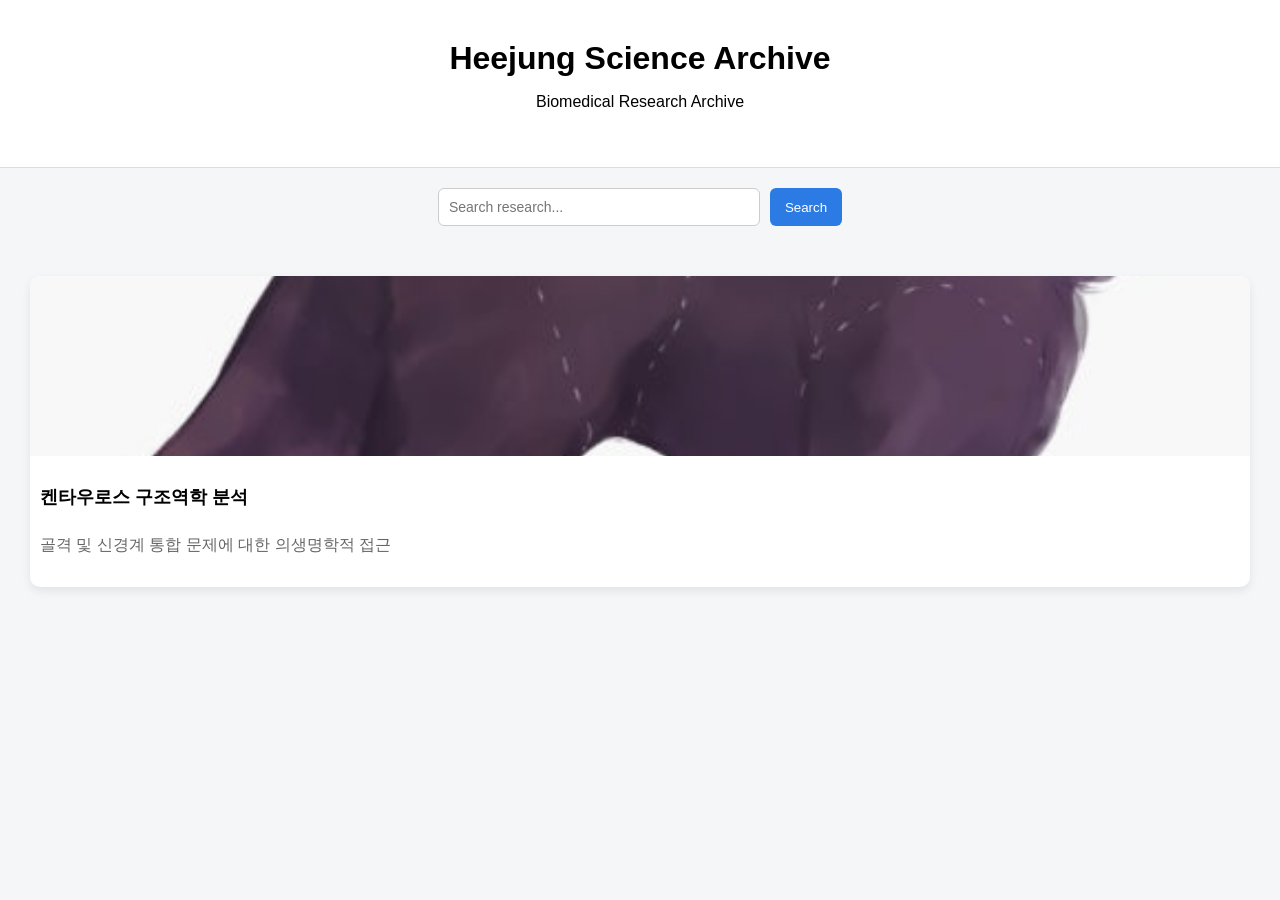
==== index.html @ 7d40bc46 "Update index.html" ====
<!DOCTYPE html>
<html>

<head>
<meta charset="UTF-8">
<title>Heejung Science Archive</title>
<link rel="stylesheet" href="style.css">
</head>

<body>

<header>
<h1>Heejung Science Archive</h1>
<p>Biomedical Research Archive</p>
</header>

<div class="search-box">
<input type="text" placeholder="Search research...">
<button>Search</button>
</div>

<section class="grid">

<a href="posts/centaur-biomechanics.html" class="card">

<img src="images/centaur-main.jpg">

<h2>켄타우로스 구조역학 분석</h2>

<p>골격 및 신경계 통합 문제에 대한 의생명학적 접근</p>

</a>

</section>

</body>

</html>
---- style.css ----
body{
font-family: Arial, sans-serif;
background:#f4f6f8;
margin:0;
}

/* header */
header{
text-align:center;
padding:40px;
background:white;
border-bottom:1px solid #ddd;
}

header h1{
margin:0;
}

/* search */
.search-box{
display:flex;
justify-content:center;
gap:10px;
padding:20px;
}

.search-box input{
width:300px;
padding:10px;
border:1px solid #ccc;
border-radius:6px;
font-size:14px;
}

.search-box button{
padding:10px 15px;
border:none;
background:#2c7be5;
color:white;
border-radius:6px;
cursor:pointer;
}

/* grid layout */
.grid{
display:grid;
grid-template-columns:repeat(auto-fit,minmax(280px,1fr));
gap:20px;
padding:30px;
}

/* card */
.card{
background:white;
border-radius:10px;
overflow:hidden;
text-decoration:none;
color:black;
box-shadow:0 4px 10px rgba(0,0,0,0.08);
transition:transform 0.2s;
}

.card:hover{
transform:translateY(-5px);
}

.card img{
width:100%;
height:180px;
object-fit:cover;
}

.card h2{
padding:10px;
font-size:18px;
}

.card p{
padding:0 10px 15px;
color:#666;
}

/* 게시글 본문 영역 */
.post-container{
max-width:800px;
margin:50px auto;
background:white;
padding:40px;
border-radius:12px;
box-shadow:0 4px 12px rgba(0,0,0,0.08);
line-height:1.8; /* 한글은 줄간격 넓히기 */
}

/* 큰 제목 */
.post-container h2{
margin-top:40px;
font-size:22px;
}

/* 소제목 */
.post-container h3{
margin-top:25px;
font-size:18px;
color:#2c7be5;
}

/* 본문 */
.post-container p{
margin:16px 0;
font-size:16px; /* 한글은 살짝 크게 */
}

/* 구분선 */
.post-container hr{
margin:40px 0;
border:none;
border-top:1px solid #ddd;
}
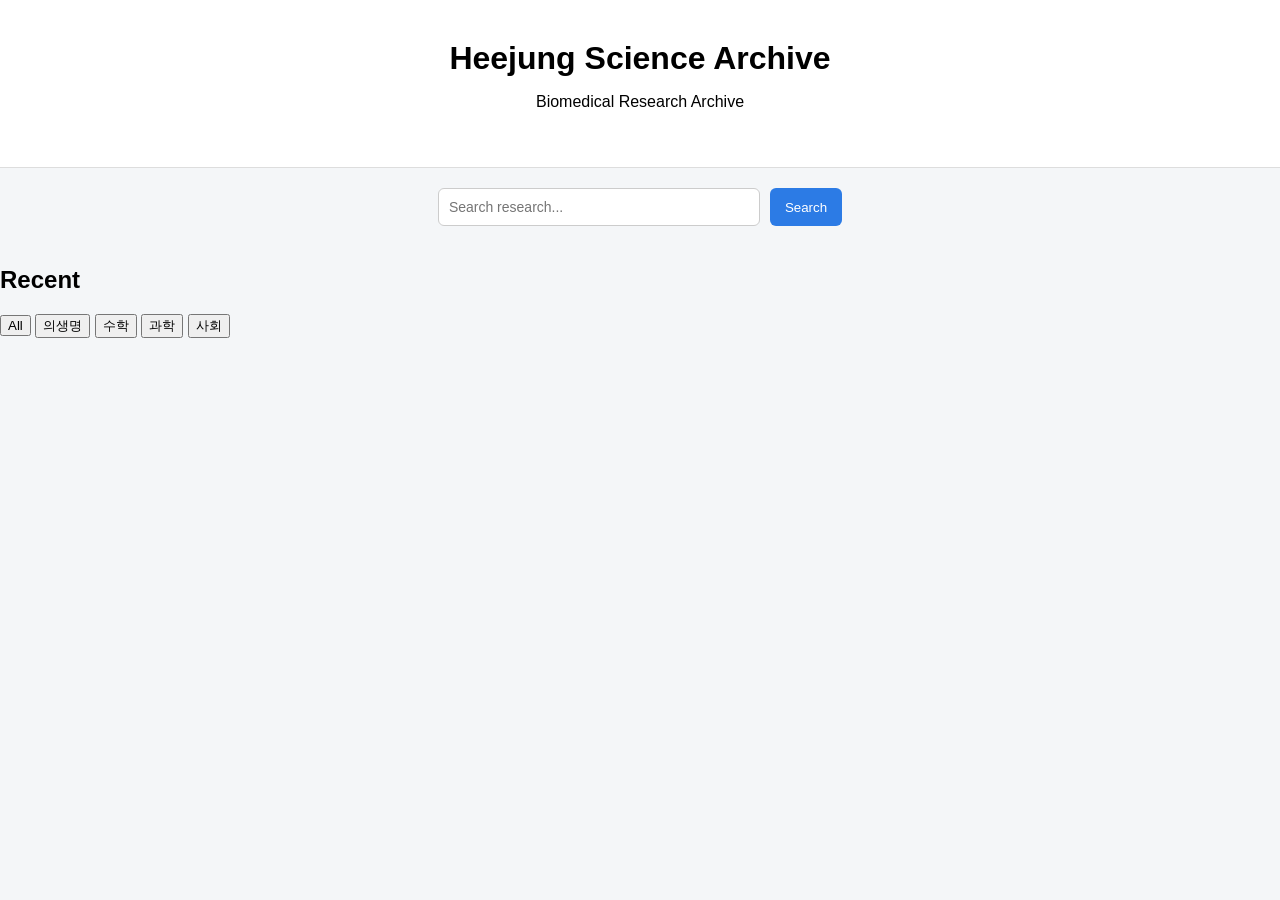
==== commit d5bdc1c4: "Update index.html" ====
--- a/index.html
+++ b/index.html
@@ -19,20 +19,24 @@
 <button>Search</button>
 </div>
 
-<section class="grid">
-
-<a href="posts/centaur-biomechanics.html" class="card">
-
-<img src="images/centaur-main.jpg">
-
-<h2>켄타우로스 구조역학 분석</h2>
-
-<p>골격 및 신경계 통합 문제에 대한 의생명학적 접근</p>
-
-</a>
-
+<!-- 최근 게시물 -->
+<section class="recent-section">
+  <h2>Recent</h2>
+  <div class="recent-container" id="recentContainer"></div>
 </section>
 
-</body>
+<!-- 카테고리 -->
+<section class="category-section">
+  <div class="categories">
+    <button onclick="filterCategory('all')">All</button>
+    <button onclick="filterCategory('bio')">의생명</button>
+    <button onclick="filterCategory('math')">수학</button>
+    <button onclick="filterCategory('science')">과학</button>
+    <button onclick="filterCategory('social')">사회</button>
+  </div>
+</section>
 
-</html>
+<!-- 게시물 -->
+<section class="posts-section">
+  <div id="postsContainer"></div>
+</section>
--- a/style.css
+++ b/style.css
@@ -116,3 +116,11 @@
 border:none;
 border-top:1px solid #ddd;
 }
+
+.post-container img{
+display:block;
+max-width:100%;
+height:auto;
+margin:20px auto;
+border-radius:10px;
+}
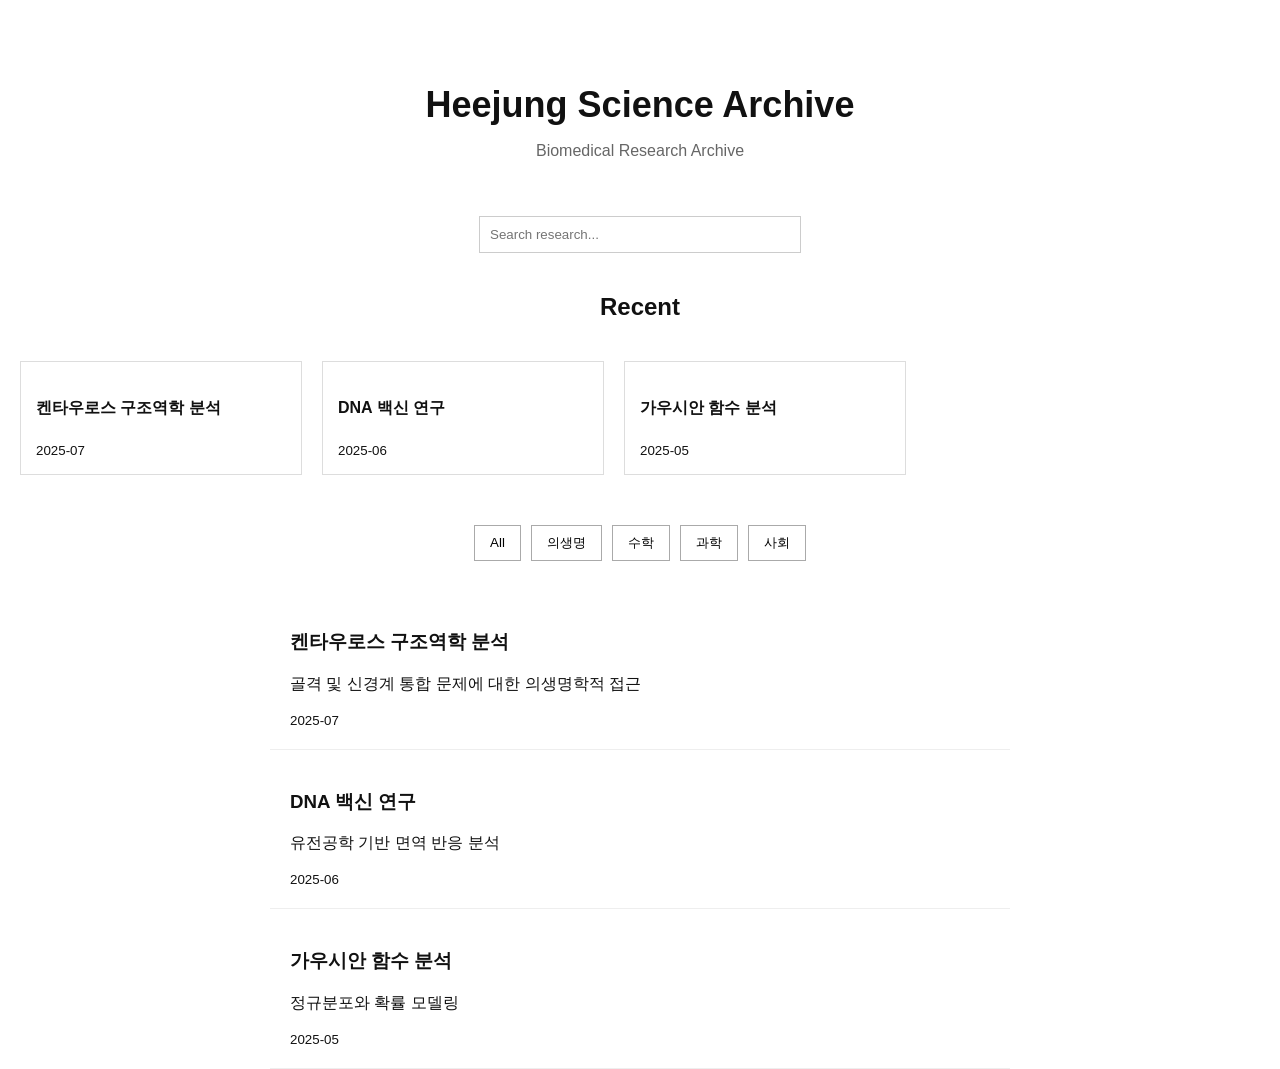
==== commit 569ce260: "Update index.html" ====
--- a/index.html
+++ b/index.html
@@ -1,10 +1,105 @@
 <!DOCTYPE html>
-<html>
+
+<html lang="ko">
 
 <head>
 <meta charset="UTF-8">
 <title>Heejung Science Archive</title>
-<link rel="stylesheet" href="style.css">
+
+<style>
+body {
+  font-family: 'Noto Sans KR', sans-serif;
+  margin: 0;
+  background: #fff;
+  color: #111;
+}
+
+/* 배너 */
+header {
+  text-align: center;
+  padding: 60px 20px 20px;
+}
+
+header h1 {
+  font-size: 36px;
+  margin-bottom: 10px;
+}
+
+header p {
+  color: #666;
+}
+
+/* 검색 */
+.search-box {
+  text-align: center;
+  margin: 20px 0;
+}
+
+.search-box input {
+  width: 300px;
+  padding: 10px;
+  border: 1px solid #ccc;
+}
+
+/* 최근 게시물 */
+.recent-section {
+  margin-top: 40px;
+}
+
+.recent-section h2 {
+  text-align: center;
+}
+
+.recent-container {
+  display: flex;
+  overflow-x: auto;
+  gap: 20px;
+  padding: 20px;
+}
+
+.recent-card {
+  min-width: 250px;
+  border: 1px solid #ddd;
+  padding: 15px;
+}
+
+/* 카테고리 */
+.categories {
+  display: flex;
+  justify-content: center;
+  gap: 10px;
+  margin: 30px 0;
+}
+
+.categories button {
+  padding: 8px 15px;
+  border: 1px solid #aaa;
+  background: none;
+  cursor: pointer;
+}
+
+.categories button:hover {
+  border-color: #000;
+}
+
+/* 게시물 */
+.post {
+  border-bottom: 1px solid #eee;
+  padding: 20px;
+  max-width: 700px;
+  margin: auto;
+}
+
+a {
+  text-decoration: none;
+  color: inherit;
+}
+
+a:hover {
+  text-decoration: underline;
+}
+</style>
+
 </head>
 
 <body>
@@ -15,28 +110,120 @@
 </header>
 
 <div class="search-box">
-<input type="text" placeholder="Search research...">
-<button>Search</button>
+<input type="text" id="searchInput" placeholder="Search research...">
 </div>
 
-<!-- 최근 게시물 -->
+<!-- 최근 -->
+
 <section class="recent-section">
-  <h2>Recent</h2>
-  <div class="recent-container" id="recentContainer"></div>
+<h2>Recent</h2>
+<div class="recent-container" id="recentContainer"></div>
 </section>
 
 <!-- 카테고리 -->
+
 <section class="category-section">
-  <div class="categories">
-    <button onclick="filterCategory('all')">All</button>
-    <button onclick="filterCategory('bio')">의생명</button>
-    <button onclick="filterCategory('math')">수학</button>
-    <button onclick="filterCategory('science')">과학</button>
-    <button onclick="filterCategory('social')">사회</button>
-  </div>
+<div class="categories">
+<button onclick="filterCategory('all')">All</button>
+<button onclick="filterCategory('bio')">의생명</button>
+<button onclick="filterCategory('math')">수학</button>
+<button onclick="filterCategory('science')">과학</button>
+<button onclick="filterCategory('social')">사회</button>
+</div>
 </section>
 
 <!-- 게시물 -->
+
 <section class="posts-section">
-  <div id="postsContainer"></div>
+<div id="postsContainer"></div>
 </section>
+
+<script>
+const posts = [
+  {
+    title: "켄타우로스 구조역학 분석",
+    category: "bio",
+    date: "2025-07",
+    content: "골격 및 신경계 통합 문제에 대한 의생명학적 접근",
+    link: "posts/centaur-biomechanics.html"
+  },
+  {
+    title: "DNA 백신 연구",
+    category: "bio",
+    date: "2025-06",
+    content: "유전공학 기반 면역 반응 분석",
+    link: "#"
+  },
+  {
+    title: "가우시안 함수 분석",
+    category: "math",
+    date: "2025-05",
+    content: "정규분포와 확률 모델링",
+    link: "#"
+  }
+];
+
+// 게시물 렌더링
+function renderPosts(filteredPosts) {
+  const container = document.getElementById("postsContainer");
+  container.innerHTML = "";
+
+  filteredPosts.forEach(post => {
+    const div = document.createElement("div");
+    div.className = "post";
+    div.innerHTML = `
+      <a href="${post.link}">
+        <h3>${post.title}</h3>
+        <p>${post.content}</p>
+        <small>${post.date}</small>
+      </a>
+    `;
+    container.appendChild(div);
+  });
+}
+
+// 카테고리 필터
+function filterCategory(category) {
+  if (category === "all") {
+    renderPosts(posts);
+  } else {
+    renderPosts(posts.filter(p => p.category === category));
+  }
+}
+
+// 최근 게시물
+function renderRecent() {
+  const container = document.getElementById("recentContainer");
+
+  const sorted = [...posts].sort((a,b) => b.date.localeCompare(a.date));
+
+  sorted.slice(0,5).forEach(post => {
+    const div = document.createElement("div");
+    div.className = "recent-card";
+    div.innerHTML = `
+      <a href="${post.link}">
+        <h4>${post.title}</h4>
+        <small>${post.date}</small>
+      </a>
+    `;
+    container.appendChild(div);
+  });
+}
+
+// 검색
+document.getElementById("searchInput").addEventListener("input", function() {
+  const keyword = this.value.toLowerCase();
+  const filtered = posts.filter(p => 
+    p.title.toLowerCase().includes(keyword) ||
+    p.content.toLowerCase().includes(keyword)
+  );
+  renderPosts(filtered);
+});
+
+// 실행
+renderPosts(posts);
+renderRecent();
+</script>
+
+</body>
+</html>
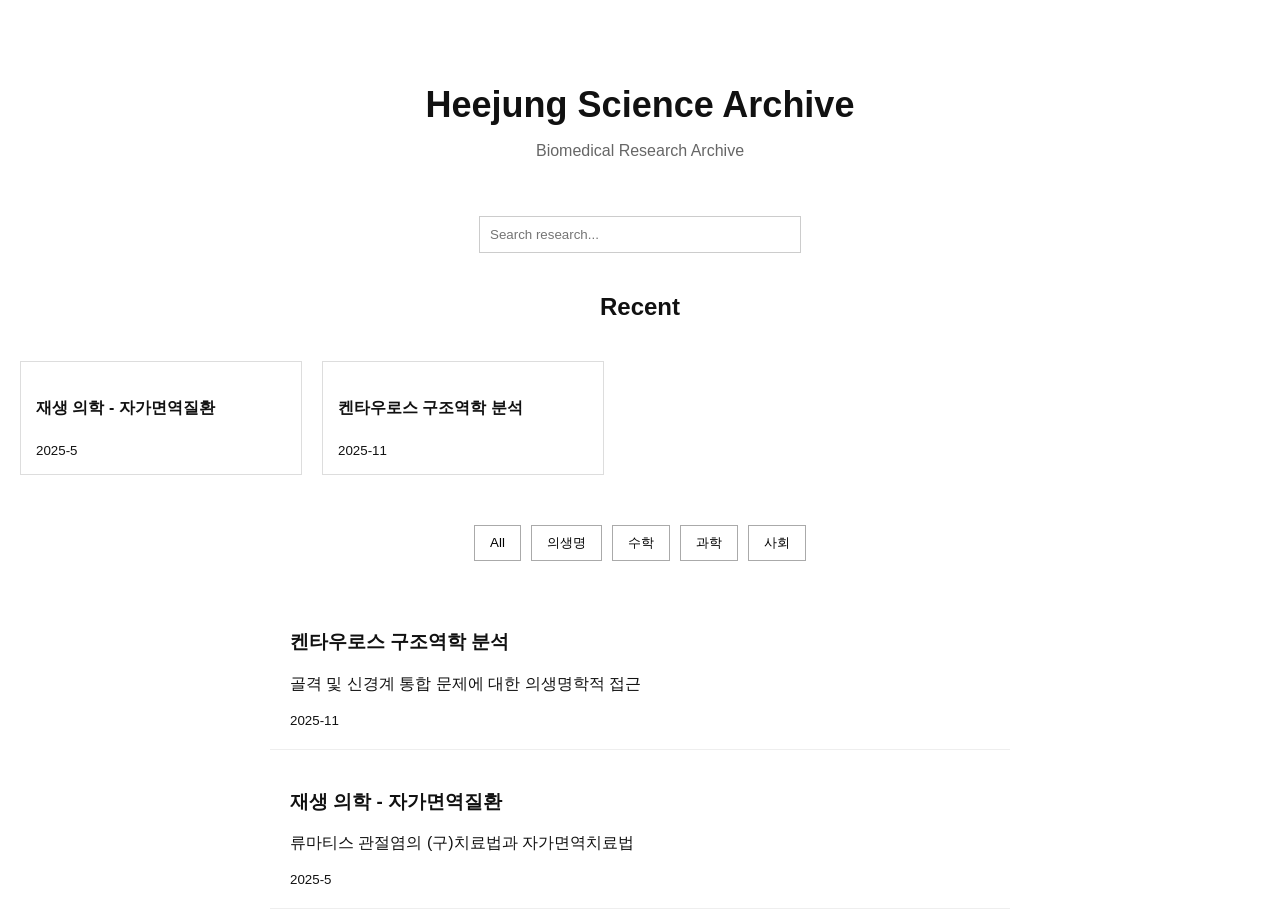
==== commit b92970aa: "Update index.html" ====
--- a/index.html
+++ b/index.html
@@ -143,24 +143,17 @@
   {
     title: "켄타우로스 구조역학 분석",
     category: "bio",
-    date: "2025-07",
+    date: "2025-11",
     content: "골격 및 신경계 통합 문제에 대한 의생명학적 접근",
     link: "posts/centaur-biomechanics.html"
   },
   {
-    title: "DNA 백신 연구",
-    category: "bio",
-    date: "2025-06",
-    content: "유전공학 기반 면역 반응 분석",
+    title: "재생 의학 - 자가면역질환",
+    category: "Med",
+    date: "2025-5",
+    content: "류마티스 관절염의 (구)치료법과 자가면역치료법",
     link: "#"
   },
-  {
-    title: "가우시안 함수 분석",
-    category: "math",
-    date: "2025-05",
-    content: "정규분포와 확률 모델링",
-    link: "#"
-  }
 ];
 
 // 게시물 렌더링
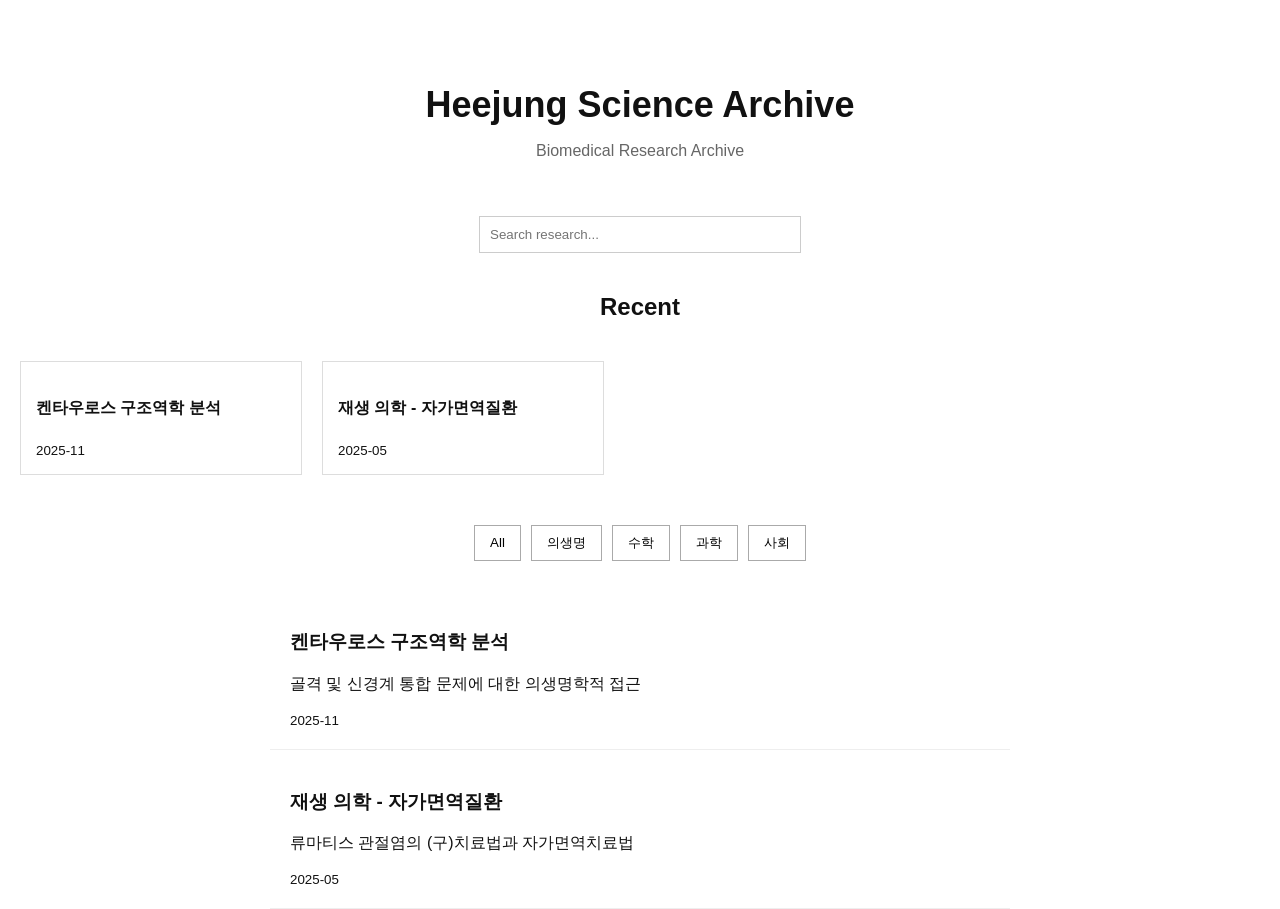
==== commit 9c75f039: "Update index.html" ====
--- a/index.html
+++ b/index.html
@@ -147,13 +147,13 @@
     content: "골격 및 신경계 통합 문제에 대한 의생명학적 접근",
     link: "posts/centaur-biomechanics.html"
   },
-  {
-    title: "재생 의학 - 자가면역질환",
-    category: "Med",
-    date: "2025-5",
-    content: "류마티스 관절염의 (구)치료법과 자가면역치료법",
-    link: "#"
-  },
+    {
+  title: "재생 의학 - 자가면역질환",
+  category: "bio",  
+  date: "2025-05",  
+  content: "류마티스 관절염의 (구)치료법과 자가면역치료법",
+  link: "posts/autoimmune-therapy.html"
+}
 ];
 
 // 게시물 렌더링
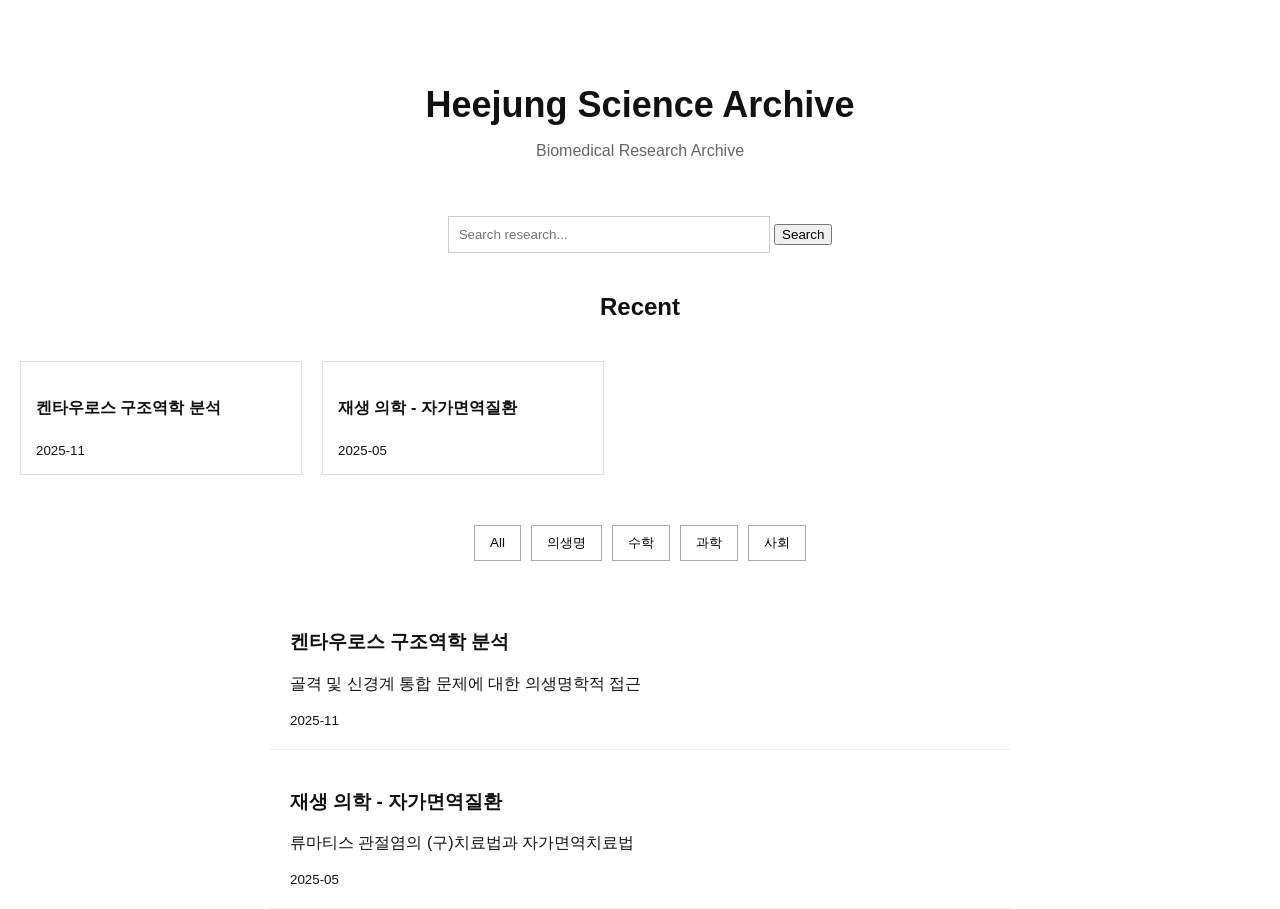
==== commit 87ee7f04: "Update index.html" ====
--- a/index.html
+++ b/index.html
@@ -110,7 +110,18 @@
 </header>
 
 <div class="search-box">
-<input type="text" id="searchInput" placeholder="Search research...">
+
+<input
+type="text"
+id="searchInput"
+placeholder="Search research..."
+
+>
+
+<button onclick="searchPosts()">
+Search
+</button>
+
 </div>
 
 <!-- 최근 -->
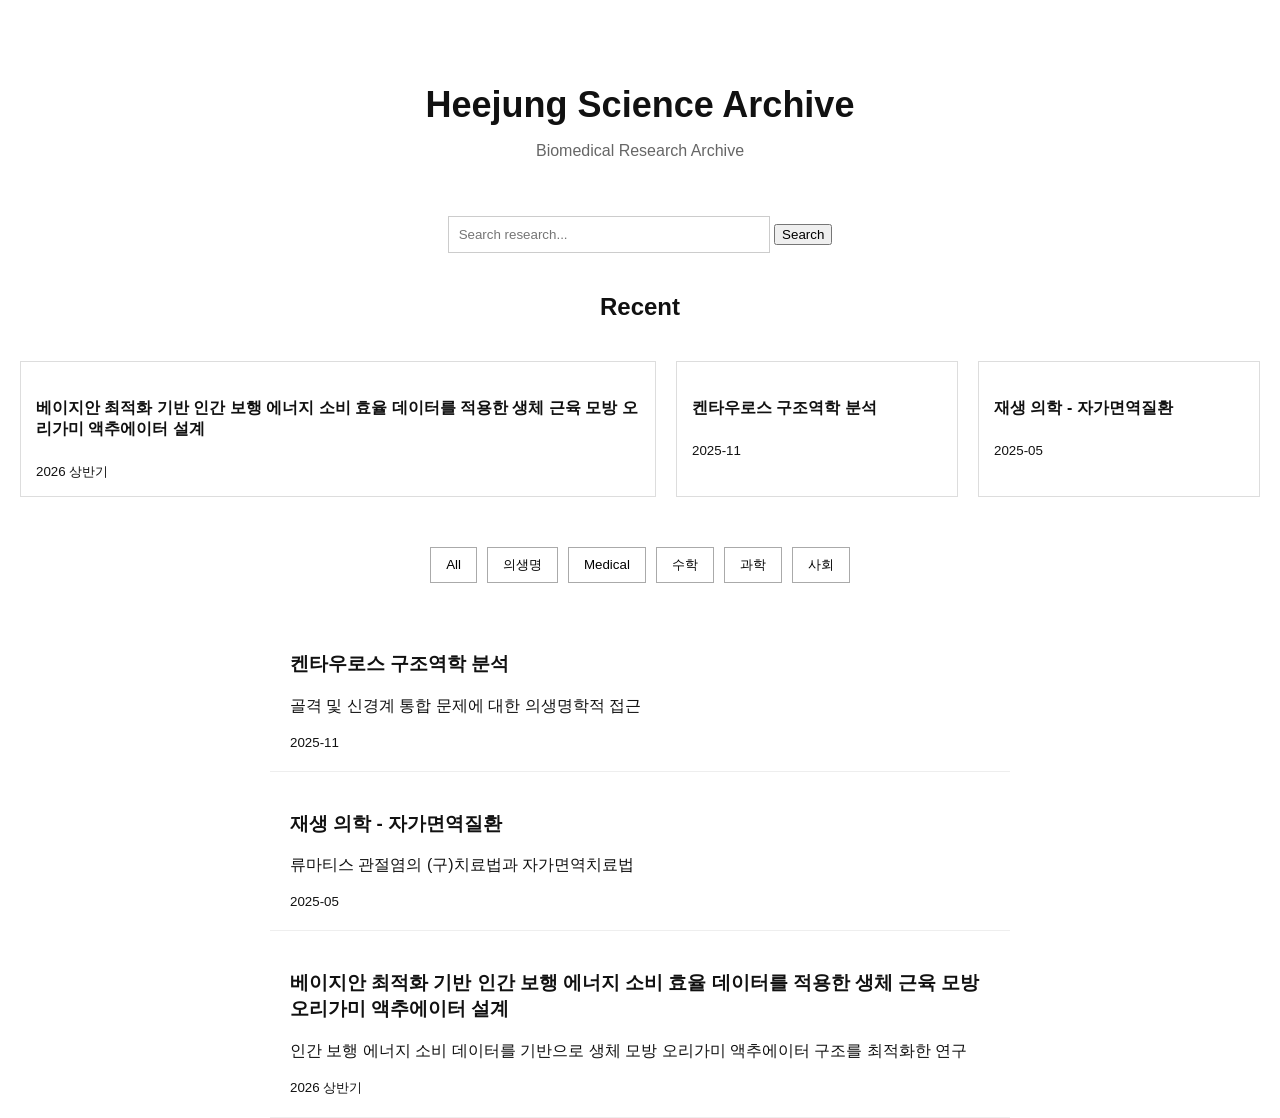
==== commit 67be49f3: "Update index.html" ====
--- a/index.html
+++ b/index.html
@@ -126,6 +126,7 @@
 
 <!-- 최근 -->
 
+<div class="section-divider"></div>
 <section class="recent-section">
 <h2>Recent</h2>
 <div class="recent-container" id="recentContainer"></div>
@@ -137,6 +138,7 @@
 <div class="categories">
 <button onclick="filterCategory('all')">All</button>
 <button onclick="filterCategory('bio')">의생명</button>
+<button onclick="filterCategory('med')">Medical</button>
 <button onclick="filterCategory('math')">수학</button>
 <button onclick="filterCategory('science')">과학</button>
 <button onclick="filterCategory('social')">사회</button>
@@ -164,6 +166,13 @@
   date: "2025-05",  
   content: "류마티스 관절염의 (구)치료법과 자가면역치료법",
   link: "posts/autoimmune-therapy.html"
+},
+   {
+  title: "베이지안 최적화 기반 인간 보행 에너지 소비 효율 데이터를 적용한 생체 근육 모방 오리가미 액추에이터 설계",
+  category: "med",
+  date: "2026 상반기",
+  content: "인간 보행 에너지 소비 데이터를 기반으로 생체 모방 오리가미 액추에이터 구조를 최적화한 연구",
+  link: "posts/bayesian-origami-actuator.html"
 }
 ];
 
@@ -215,14 +224,36 @@
 }
 
 // 검색
-document.getElementById("searchInput").addEventListener("input", function() {
-  const keyword = this.value.toLowerCase();
-  const filtered = posts.filter(p => 
-    p.title.toLowerCase().includes(keyword) ||
-    p.content.toLowerCase().includes(keyword)
-  );
-  renderPosts(filtered);
-});
+// 검색 버튼 기능
+function searchPosts(){
+
+const keyword = document
+.getElementById("searchInput")
+.value
+.toLowerCase();
+
+const filtered = posts
+
+.filter(p =>
+
+p.title.toLowerCase().includes(keyword)
+
+||
+
+p.content.toLowerCase().includes(keyword)
+
+)
+
+.sort((a,b)=>
+
+b.date.localeCompare(a.date)
+
+);
+
+renderPosts(filtered);
+
+}
+
 
 // 실행
 renderPosts(posts);
